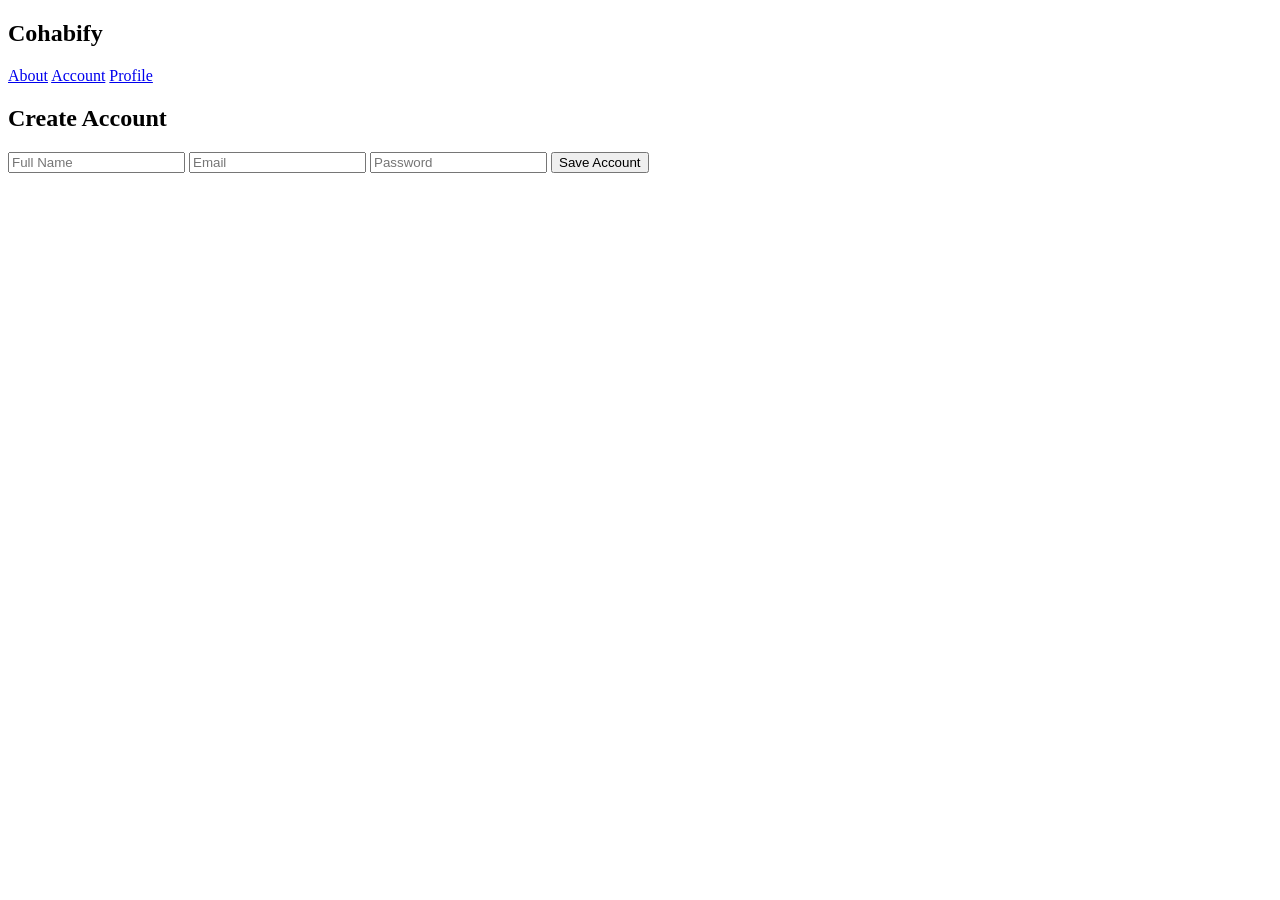
==== Account.html @ f8d8afb4 "Add files via upload" ====
<!DOCTYPE html>
<html lang="en">
<head>
  <meta charset="UTF-8" />
  <title>Account</title>
  <link rel="stylesheet" href="styles.css" />
</head>
<body>
  <nav>
    <h1>Cohabify</h1>
    <div>
      <a href="index.html">About</a>
      <a href="account.html">Account</a>
      <a href="profile.html">Profile</a>
    </div>
  </nav>

  <section class="container">
    <h2>Create Account</h2>

    <form id="accountForm">
      <input type="text" id="name" placeholder="Full Name" required />
      <input type="email" id="email" placeholder="Email" required />
      <input type="password" id="password" placeholder="Password" required />
      <button type="submit" class="btn">Save Account</button>
    </form>

    <p id="status"></p>
  </section>

  <script src="script.js"></script>
</body>
</html>
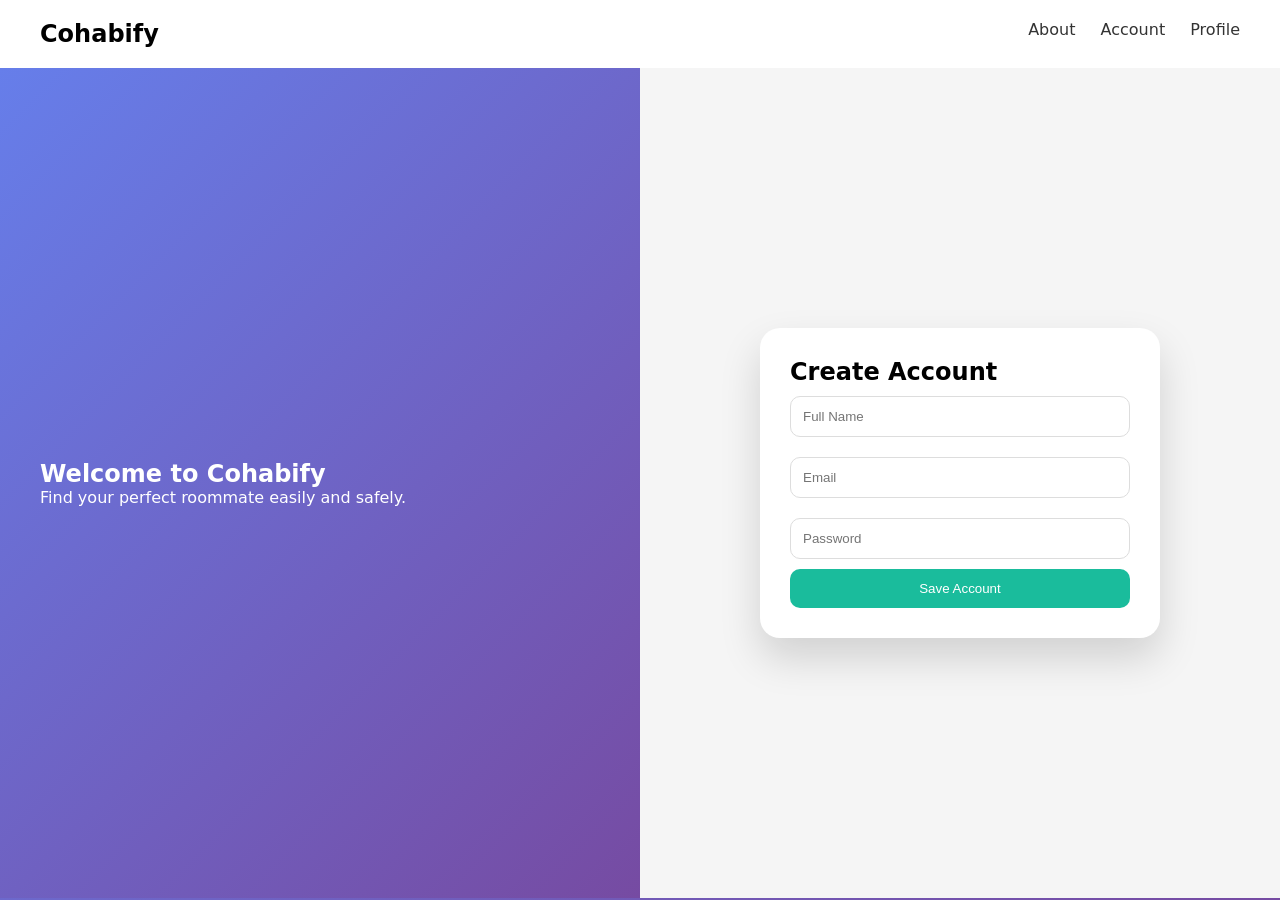
==== commit dd3b8410: "Edited teammate code" ====
--- a/Account.html
+++ b/Account.html
@@ -2,11 +2,15 @@
 <html lang="en">
 <head>
   <meta charset="UTF-8" />
+  <meta name="viewport" content="width=device-width, initial-scale=1.0"/>
   <title>Account</title>
-  <link rel="stylesheet" href="styles.css" />
+  <link rel="stylesheet" href="style.css" />
 </head>
+
 <body>
-  <nav>
+
+  <!-- 🔹 NAVBAR -->
+  <nav class="navbar">
     <h1>Cohabify</h1>
     <div>
       <a href="index.html">About</a>
@@ -15,18 +19,35 @@
     </div>
   </nav>
 
-  <section class="container">
-    <h2>Create Account</h2>
+  <!-- 🔹 MAIN LAYOUT -->
+  <div class="main-container">
 
-    <form id="accountForm">
-      <input type="text" id="name" placeholder="Full Name" required />
-      <input type="email" id="email" placeholder="Email" required />
-      <input type="password" id="password" placeholder="Password" required />
-      <button type="submit" class="btn">Save Account</button>
-    </form>
+    <!-- LEFT SIDE (branding / info) -->
+    <div class="left-panel">
+      <h2>Welcome to Cohabify</h2>
+      <p>Find your perfect roommate easily and safely.</p>
+    </div>
 
-    <p id="status"></p>
-  </section>
+    <!-- RIGHT SIDE (form) -->
+    <div class="form-container">
+      <section class="form-box">
+
+        <h2>Create Account</h2>
+
+        <form id="accountForm">
+          <input type="text" id="name" placeholder="Full Name" required />
+          <input type="email" id="email" placeholder="Email" required />
+          <input type="password" id="password" placeholder="Password" required />
+
+          <button type="submit" class="btn">Save Account</button>
+        </form>
+
+        <p id="status"></p>
+
+      </section>
+    </div>
+
+  </div>
 
   <script src="script.js"></script>
 </body>
--- a/style.css
+++ b/style.css
@@ -0,0 +1,278 @@
+/* ========================= */
+/* RESET */
+/* ========================= */
+* {
+  margin: 0;
+  padding: 0;
+  box-sizing: border-box;
+}
+
+/* ========================= */
+/* BODY */
+/* ========================= */
+body {
+  font-family: system-ui, sans-serif;
+  background: linear-gradient(135deg, #667eea, #764ba2);
+  min-height: 100vh;
+}
+
+/* ========================= */
+/* NAVBAR */
+/* ========================= */
+.navbar {
+  display: flex;
+  justify-content: space-between;
+  padding: 20px 40px;
+  background: white;
+}
+
+.navbar a {
+  margin-left: 20px;
+  text-decoration: none;
+  color: #333;
+}
+
+/* ========================= */
+/* HERO (ABOUT PAGE) */
+/* ========================= */
+.hero {
+  height: calc(100vh - 80px);
+  display: flex;
+  justify-content: center;
+  align-items: center;
+  padding: 40px;
+}
+
+.hero-content {
+  max-width: 600px;
+  color: white;
+}
+
+.hero-content h2 {
+  font-size: 40px;
+  margin-bottom: 20px;
+}
+
+.hero-content p {
+  margin-bottom: 25px;
+  line-height: 1.5;
+}
+
+/* MISSION CARD */
+.mission-card {
+  background: white;
+  color: #333;
+  padding: 20px;
+  border-radius: 20px;
+  margin-bottom: 20px;
+  box-shadow: 0 10px 20px rgba(0,0,0,0.1);
+}
+
+/* CTA BUTTON */
+.cta-btn {
+  padding: 12px 25px;
+  border: none;
+  background: #1abc9c;
+  color: white;
+  border-radius: 10px;
+  cursor: pointer;
+  font-size: 16px;
+}
+
+/* ========================= */
+/* MAIN LAYOUT (ACCOUNT PAGE) */
+/* ========================= */
+.main-container {
+  display: flex;
+  height: calc(100vh - 70px);
+}
+
+/* LEFT PANEL */
+.left-panel {
+  width: 50%;
+  background: linear-gradient(135deg, #667eea, #764ba2);
+  color: white;
+  display: flex;
+  flex-direction: column;
+  justify-content: center;
+  padding: 40px;
+}
+
+/* FORM SIDE */
+.form-container {
+  width: 50%;
+  display: flex;
+  justify-content: center;
+  align-items: center;
+  background: #f5f5f5;
+}
+
+.form-box {
+  background: white;
+  padding: 30px;
+  border-radius: 20px;
+  width: 80%;
+  max-width: 400px;
+  box-shadow: 0 20px 40px rgba(0,0,0,.15);
+}
+
+/* INPUTS */
+.form-box input {
+  width: 100%;
+  padding: 12px;
+  margin: 10px 0;
+  border-radius: 10px;
+  border: 1px solid #ddd;
+}
+
+/* BUTTON */
+.btn {
+  width: 100%;
+  padding: 12px;
+  background: #1abc9c;
+  color: white;
+  border: none;
+  border-radius: 10px;
+  cursor: pointer;
+}
+
+/* ========================= */
+/* CARD (MATCH PAGE) */
+/* ========================= */
+.card {
+  background: #fff;
+  max-width: 450px;
+  width: 100%;
+  border-radius: 28px;
+  padding: 28px;
+  box-shadow: 0 20px 40px rgba(0,0,0,.15);
+}
+
+.header {
+  display: flex;
+  justify-content: space-between;
+  align-items: baseline;
+  margin-bottom: 20px;
+}
+
+.logo {
+  font-size: 24px;
+  font-weight: 700;
+  background: linear-gradient(135deg,#667eea,#764ba2);
+  -webkit-background-clip: text;
+  background-clip: text;
+  color: transparent;
+}
+
+.match-badge {
+  background: #fff0f0;
+  padding: 6px 14px;
+  border-radius: 40px;
+  font-size: 14px;
+  font-weight: 600;
+  color: #e25c6b;
+}
+
+.greeting {
+  font-size: 26px;
+  font-weight: 600;
+  margin-bottom: 24px;
+}
+
+.profile {
+  display: flex;
+  gap: 16px;
+  align-items: center;
+  margin-bottom: 24px;
+}
+
+.avatar {
+  width: 70px;
+  height: 70px;
+  border-radius: 50%;
+  display: flex;
+  align-items: center;
+  justify-content: center;
+  background: linear-gradient(135deg,#ffd89b,#c7e9fb);
+  font-size: 22px;
+}
+
+.info h2 {
+  font-size: 22px;
+  margin-bottom: 4px;
+}
+
+.job {
+  background: #f5f5f5;
+  padding: 4px 12px;
+  border-radius: 20px;
+  font-size: 14px;
+}
+
+.details {
+  background: #f8f9fa;
+  padding: 14px 18px;
+  border-radius: 20px;
+  display: flex;
+  justify-content: space-between;
+  margin-bottom: 28px;
+}
+
+.location,
+.price {
+  display: flex;
+  gap: 6px;
+  font-size: 14px;
+}
+
+.preferences h3 {
+  font-size: 12px;
+  text-transform: uppercase;
+  color: #888;
+  margin-bottom: 14px;
+}
+
+.chips {
+  display: flex;
+  flex-wrap: wrap;
+  gap: 10px;
+}
+
+.chip {
+  background: #f0f2f5;
+  padding: 8px 16px;
+  border-radius: 30px;
+  font-size: 13px;
+}
+
+/* ========================= */
+/* RESPONSIVE */
+/* ========================= */
+@media (max-width: 768px) {
+  .main-container {
+    flex-direction: column;
+  }
+
+  .left-panel {
+    width: 100%;
+    height: 30%;
+  }
+
+  .form-container {
+    width: 100%;
+  }
+}
+
+@media (max-width: 480px) {
+  .card {
+    padding: 20px;
+  }
+
+  .greeting {
+    font-size: 22px;
+  }
+
+  .details {
+    flex-direction: column;
+  }
+}
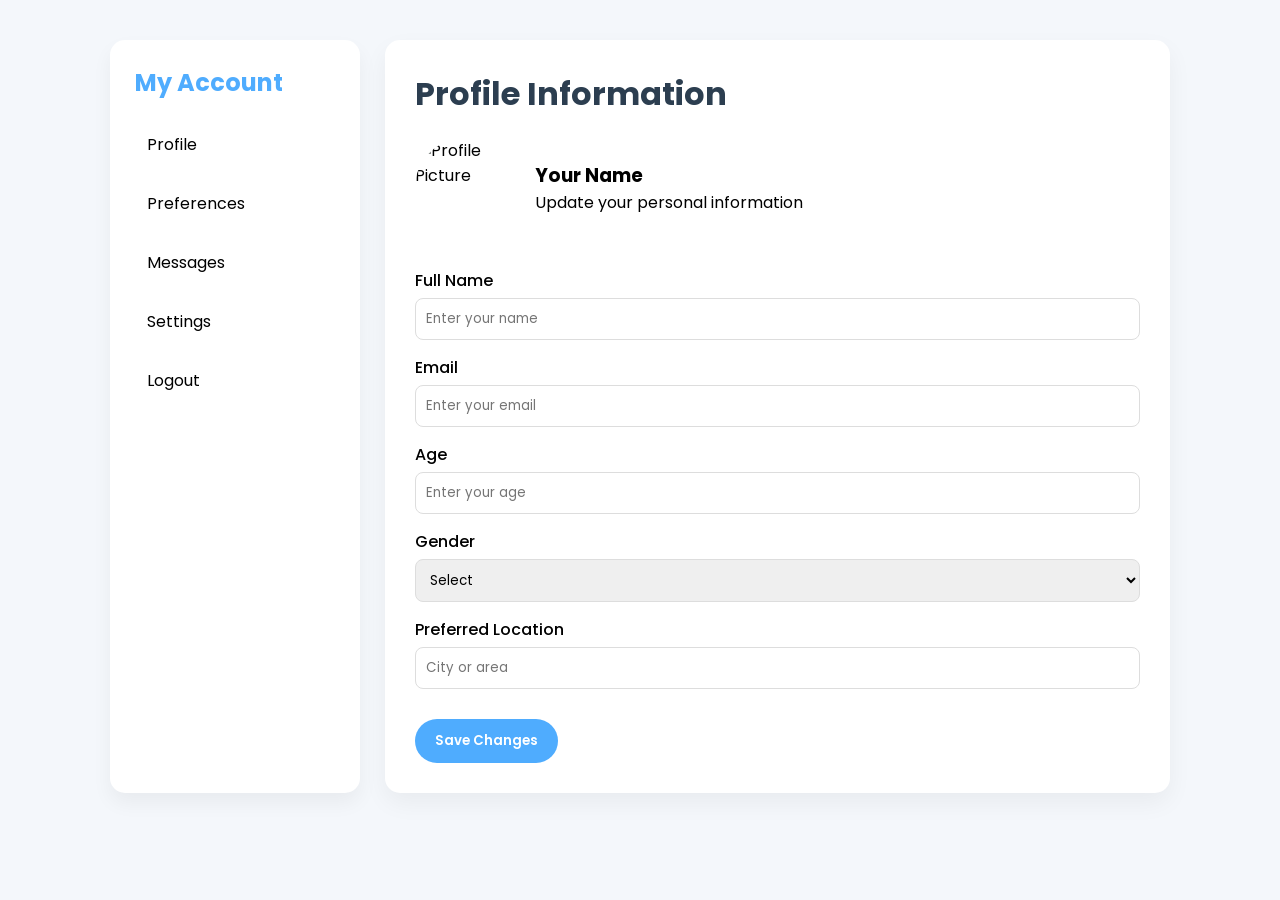
==== commit c7bc078a: "Add files via upload" ====
--- a/Account.html
+++ b/Account.html
@@ -1,54 +1,170 @@
 <!DOCTYPE html>
 <html lang="en">
 <head>
-  <meta charset="UTF-8" />
-  <meta name="viewport" content="width=device-width, initial-scale=1.0"/>
-  <title>Account</title>
-  <link rel="stylesheet" href="style.css" />
+  <meta charset="UTF-8">
+  <meta name="viewport" content="width=device-width, initial-scale=1.0">
+  <title>Account - Cohabitation Matchmaking</title>
+  <link href="https://fonts.googleapis.com/css2?family=Poppins:wght@300;400;600&display=swap" rel="stylesheet">
+  <style>
+    * { margin:0; padding:0; box-sizing:border-box; font-family:'Poppins', sans-serif; }
+    body { background:#f4f7fb; }
+
+    .container {
+      max-width: 1100px;
+      margin: 40px auto;
+      display: grid;
+      grid-template-columns: 250px 1fr;
+      gap: 25px;
+      padding: 0 20px;
+    }
+
+    .sidebar {
+      background: white;
+      padding: 25px;
+      border-radius: 15px;
+      box-shadow: 0 10px 20px rgba(0,0,0,0.05);
+    }
+
+    .sidebar h2 {
+      margin-bottom: 20px;
+      color: #4facfe;
+    }
+
+    .sidebar ul { list-style: none; }
+
+    .sidebar ul li {
+      padding: 12px;
+      border-radius: 8px;
+      cursor: pointer;
+      margin-bottom: 10px;
+      transition: 0.3s;
+    }
+
+    .sidebar ul li:hover { background: #f0f5ff; }
+
+    .main {
+      background: white;
+      padding: 30px;
+      border-radius: 15px;
+      box-shadow: 0 10px 25px rgba(0,0,0,0.05);
+    }
+
+    .main h1 {
+      margin-bottom: 20px;
+      color: #2c3e50;
+    }
+
+    .profile {
+      display: flex;
+      align-items: center;
+      gap: 20px;
+      margin-bottom: 30px;
+    }
+
+    .profile img {
+      width: 100px;
+      height: 100px;
+      border-radius: 50%;
+      object-fit: cover;
+    }
+
+    .form-group {
+      margin-bottom: 15px;
+    }
+
+    .form-group label {
+      display: block;
+      margin-bottom: 5px;
+      font-weight: 500;
+    }
+
+    .form-group input, .form-group select {
+      width: 100%;
+      padding: 10px;
+      border-radius: 8px;
+      border: 1px solid #ddd;
+      outline: none;
+    }
+
+    .btn {
+      margin-top: 15px;
+      padding: 12px 20px;
+      border: none;
+      background: #4facfe;
+      color: white;
+      border-radius: 25px;
+      cursor: pointer;
+      font-weight: 600;
+      transition: 0.3s;
+    }
+
+    .btn:hover { background: #3a8be0; }
+
+    @media(max-width: 768px) {
+      .container { grid-template-columns: 1fr; }
+    }
+  </style>
 </head>
-
 <body>
 
-  <!-- 🔹 NAVBAR -->
-  <nav class="navbar">
-    <h1>Cohabify</h1>
-    <div>
-      <a href="index.html">About</a>
-      <a href="account.html">Account</a>
-      <a href="profile.html">Profile</a>
-    </div>
-  </nav>
+<div class="container">
 
-  <!-- 🔹 MAIN LAYOUT -->
-  <div class="main-container">
+  <div class="sidebar">
+    <h2>My Account</h2>
+    <ul>
+      <li>Profile</li>
+      <li>Preferences</li>
+      <li>Messages</li>
+      <li>Settings</li>
+      <li>Logout</li>
+    </ul>
+  </div>
 
-    <!-- LEFT SIDE (branding / info) -->
-    <div class="left-panel">
-      <h2>Welcome to Cohabify</h2>
-      <p>Find your perfect roommate easily and safely.</p>
+  <div class="main">
+    <h1>Profile Information</h1>
+
+    <div class="profile">
+      <img src="https://via.placeholder.com/100" alt="Profile Picture">
+      <div>
+        <h3>Your Name</h3>
+        <p>Update your personal information</p>
+      </div>
     </div>
 
-    <!-- RIGHT SIDE (form) -->
-    <div class="form-container">
-      <section class="form-box">
-
-        <h2>Create Account</h2>
-
-        <form id="accountForm">
-          <input type="text" id="name" placeholder="Full Name" required />
-          <input type="email" id="email" placeholder="Email" required />
-          <input type="password" id="password" placeholder="Password" required />
-
-          <button type="submit" class="btn">Save Account</button>
-        </form>
-
-        <p id="status"></p>
-
-      </section>
+    <div class="form-group">
+      <label>Full Name</label>
+      <input type="text" placeholder="Enter your name">
     </div>
 
+    <div class="form-group">
+      <label>Email</label>
+      <input type="email" placeholder="Enter your email">
+    </div>
+
+    <div class="form-group">
+      <label>Age</label>
+      <input type="number" placeholder="Enter your age">
+    </div>
+
+    <div class="form-group">
+      <label>Gender</label>
+      <select>
+        <option>Select</option>
+        <option>Male</option>
+        <option>Female</option>
+        <option>Other</option>
+      </select>
+    </div>
+
+    <div class="form-group">
+      <label>Preferred Location</label>
+      <input type="text" placeholder="City or area">
+    </div>
+
+    <button class="btn">Save Changes</button>
   </div>
 
-  <script src="script.js"></script>
+</div>
+
 </body>
-</html>+</html>
